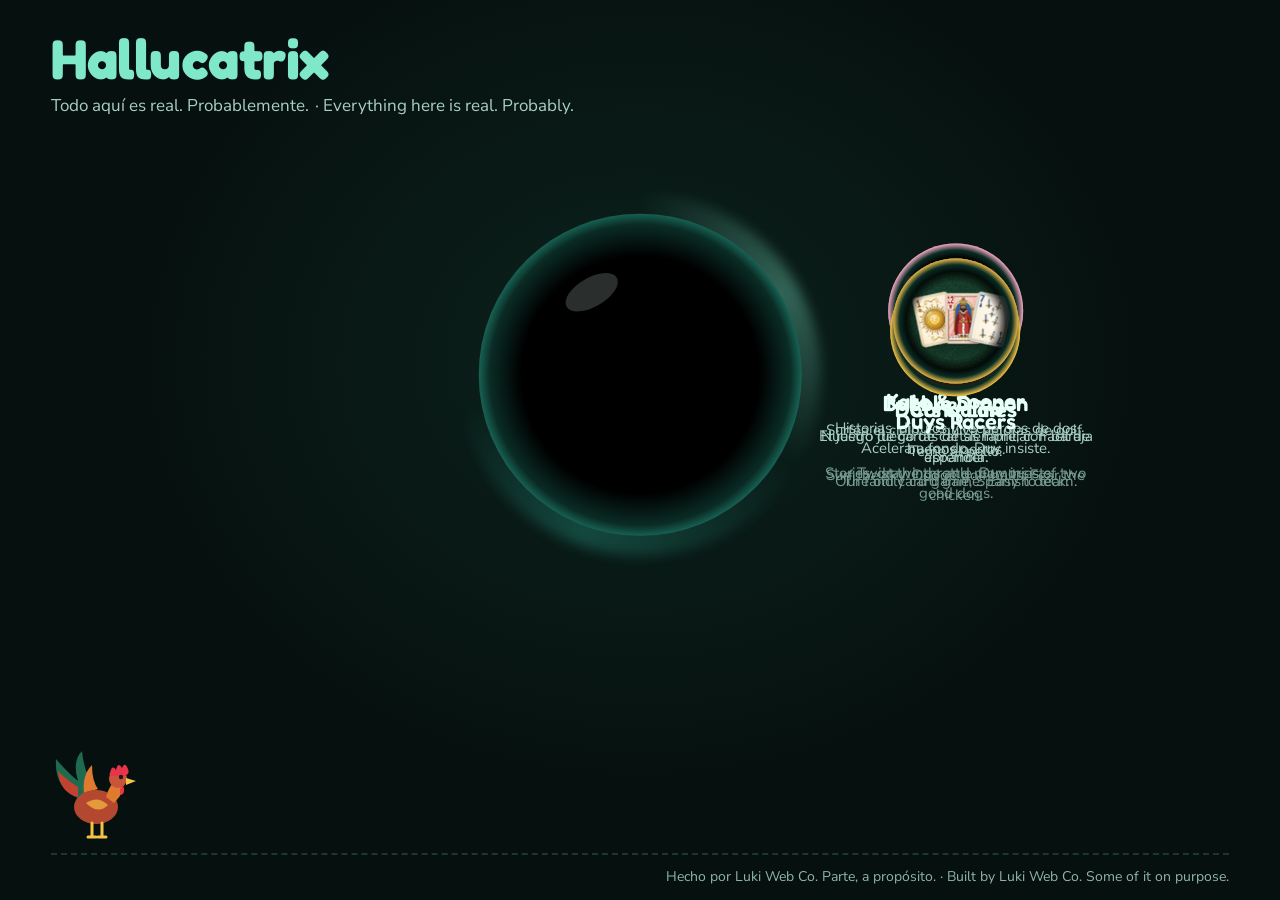
==== index.html @ 0bdcd86b "Publish hallucatrix-site fcc1403" ====
<!doctype html>
<html lang="es">
<head>
  <meta charset="utf-8">
  <meta name="viewport" content="width=device-width, initial-scale=1">
  <meta name="theme-color" content="#06100E">
  <title>Hallucatrix</title>
  <meta name="description" lang="es" content="Hallucatrix: proyectos divertidos de Luki Web Co. Todo aquí es real. Probablemente.">
  <meta name="description" lang="en" content="Hallucatrix: fun projects by Luki Web Co. Everything here is real. Probably.">
  <link rel="icon" href="favicon.svg" type="image/svg+xml">
  <link rel="stylesheet" href="css/hub.css">
  <script defer src="js/hub.js"></script>
</head>
<body>
  <div id="page">
    <header class="hx-header">
      <div class="hx-brand">
        <div id="titleHome" class="hx-title-home">
          <h1><button type="button" id="title" class="hx-title">Hallucatrix</button></h1>
        </div>
        <p id="tagline" class="hx-tagline">
          <span>Todo aquí es real. Probablemente.</span>
          <span lang="en">Everything here is real. Probably.</span>
        </p>
      </div>
    </header>

    <main class="hx-main">
      <div class="hx-stage">
        <div class="hx-entrance" id="hole" aria-hidden="true">
          <div class="hx-swirl"></div>
          <div class="hx-hole"></div>
          <div class="hx-shine"></div>
        </div>
        <div id="wells" class="hx-wells" aria-label="Proyectos / Projects"></div>
      </div>
    </main>

    <div class="hx-yard" id="yard" aria-hidden="true">
      <svg class="hx-poop" id="poop" viewBox="0 0 26 22">
        <path d="M3 21 q-3 -5 3 -6 q-2 -5 4 -6 q0 -6 5 -8 q1 4 3 5 q5 1 3 5 q5 1 4 5 q2 4 -3 5z" fill="#F4F4EF"></path>
        <path d="M8 13 q3 2 7 0 M6 18 q6 2 13 0" stroke="#C9CCC4" stroke-width="1.5" fill="none" stroke-linecap="round"></path>
      </svg>
      <div class="hx-rooster" id="rooster">
        <div class="hx-rooster-face" id="roosterFace">
          <svg viewBox="0 0 96 96" width="96" height="96">
            <path d="M30 52 q-26 -10 -24 -40 q12 14 22 22 q-6 -20 4 -30 q2 22 12 34z" fill="#1F6B4F"></path>
            <path d="M28 50 q-18 -4 -20 -26 q10 10 20 16z" fill="#C2412F"></path>
            <path d="M34 46 q-2 -18 8 -28 q0 16 6 24z" fill="#E07A2E"></path>
            <ellipse cx="46" cy="60" rx="22" ry="17" fill="#B4472F"></ellipse>
            <path d="M36 56 q12 -8 22 2 q-10 10 -22 -2z" fill="#E59A3A"></path>
            <g class="hx-head">
              <path d="M56 50 q4 -14 12 -18 l6 10 q-4 8 -10 14z" fill="#E07A2E"></path>
              <circle cx="68" cy="32" r="9" fill="#C9543A"></circle>
              <path d="M60 26 q2 -9 6 -3 q2 -9 6 -2 q3 -7 6 1 q2 5 -3 7 h-13 q-4 -1 -2 -3z" fill="#E8344A"></path>
              <path d="M76 31 l10 3 l-10 4z" fill="#F6C445"></path>
              <circle cx="71" cy="30" r="2.2" fill="#13201C"></circle>
              <path d="M73 38 q3 8 -2 10 q-3 -5 2 -10z" fill="#E8344A"></path>
            </g>
            <path class="hx-leg hx-leg-a" d="M42 76 v14 M38 90 h8" stroke="#F6C445" stroke-width="3" stroke-linecap="round" fill="none"></path>
            <path class="hx-leg hx-leg-b" d="M52 76 v14 M48 90 h8" stroke="#F6C445" stroke-width="3" stroke-linecap="round" fill="none"></path>
          </svg>
        </div>
      </div>
    </div>

    <footer class="hx-footer">
      <span>Hecho por Luki Web Co. Parte, a propósito.</span>
      <span lang="en">Built by Luki Web Co. Some of it on purpose.</span>
    </footer>

    <div id="overlay" class="hx-overlay" hidden>
      <p class="hx-overlay-title">
        <span id="overlayTextEs"></span>
        <span lang="en" id="overlayTextEn"></span>
      </p>
      <p class="hx-overlay-subtitle">
        <span>Alivio. Luego, misterio.</span>
        <span lang="en">Relief. Then mystery.</span>
      </p>
      <button type="button" id="climbOut" class="hx-climb-out">
        <span>Volver a salir</span>
        <span lang="en">Climb back out</span>
      </button>
    </div>
  </div>
</body>
</html>
---- css/hub.css ----
@font-face {
  font-family: Fredoka;
  font-style: normal;
  font-weight: 500;
  font-display: swap;
  src: url("../fonts/fredoka-latin-500-normal.woff2") format("woff2");
}

@font-face {
  font-family: Fredoka;
  font-style: normal;
  font-weight: 600;
  font-display: swap;
  src: url("../fonts/fredoka-latin-600-normal.woff2") format("woff2");
}

@font-face {
  font-family: Fredoka;
  font-style: normal;
  font-weight: 700;
  font-display: swap;
  src: url("../fonts/fredoka-latin-700-normal.woff2") format("woff2");
}

@font-face {
  font-family: "Nunito Sans";
  font-style: normal;
  font-weight: 400;
  font-display: swap;
  src: url("../fonts/nunito-sans-latin-400-normal.woff2") format("woff2");
}

@font-face {
  font-family: "Nunito Sans";
  font-style: normal;
  font-weight: 600;
  font-display: swap;
  src: url("../fonts/nunito-sans-latin-600-normal.woff2") format("woff2");
}

@font-face {
  font-family: "Nunito Sans";
  font-style: normal;
  font-weight: 700;
  font-display: swap;
  src: url("../fonts/nunito-sans-latin-700-normal.woff2") format("woff2");
}

:root {
  color-scheme: dark;
  font-family: "Nunito Sans", system-ui, sans-serif;
  color: #e6fff7;
  background: #06100e;
}

* {
  box-sizing: border-box;
}

body {
  min-width: 320px;
  margin: 0;
  background: #06100e;
}

button,
a {
  -webkit-tap-highlight-color: transparent;
}

a {
  color: #7ee8c9;
}

a:hover {
  color: #b8f5e2;
}

#page {
  position: relative;
  display: flex;
  min-height: 100vh;
  min-height: 100svh;
  flex-direction: column;
  overflow-x: clip;
  background: radial-gradient(ellipse at 50% 40%, #0c221d 0%, #06100e 60%);
}

.hx-header {
  position: relative;
  z-index: 6;
  display: flex;
  flex-wrap: wrap;
  align-items: baseline;
  justify-content: space-between;
  gap: 12px;
  padding: 28px clamp(16px, 4vw, 56px) 0;
}

.hx-brand {
  display: flex;
  flex-direction: column;
  gap: 4px;
}

.hx-title-home {
  display: inline-block;
  align-self: flex-start;
}

.hx-header h1 {
  margin: 0;
}

.hx-title {
  display: inline-block;
  min-height: 48px;
  margin: 0;
  padding: 0;
  border: 0;
  background: none;
  color: #7ee8c9;
  cursor: pointer;
  font-family: Fredoka, sans-serif;
  font-size: clamp(36px, 5vw, 56px);
  font-weight: 700;
  letter-spacing: -0.5px;
  line-height: 1.1;
  white-space: nowrap;
  transition: text-shadow 0.6s;
}

.hx-title:focus-visible {
  border-radius: 6px;
  outline: 2px solid #e6fff7;
  outline-offset: 4px;
}

.hx-title.hx-settled {
  text-shadow: 0 0 24px rgb(126 232 201 / 70%);
}

.hx-tagline {
  display: flex;
  flex-wrap: wrap;
  gap: 0 0.35em;
  margin: 0;
  color: #a9cfc4;
  font-size: 17px;
  transition: opacity 0.5s;
}

.hx-tagline-hidden {
  opacity: 0;
}

.hx-tagline [lang="en"]::before,
.hx-footer [lang="en"]::before {
  content: "· ";
}

.hx-main {
  display: flex;
  flex-grow: 1;
  align-items: center;
  padding: 16px clamp(16px, 4vw, 56px) 48px;
}

.hx-stage {
  position: relative;
  width: min(100%, 1100px, calc((100vh - 390px) * 1.375));
  min-width: 520px;
  aspect-ratio: 11 / 8;
  margin: 0 auto;
}

.hx-entrance {
  position: absolute;
  top: 46%;
  left: 50%;
  width: 46%;
  aspect-ratio: 1;
  translate: -50% -50%;
  animation: hx-breathe 6s ease-in-out infinite;
}

.hx-swirl {
  position: absolute;
  inset: -6%;
  border-radius: 50%;
  background: conic-gradient(
    from 0deg,
    rgb(126 232 201 / 0%) 0deg,
    rgb(126 232 201 / 35%) 60deg,
    rgb(126 232 201 / 0%) 120deg,
    rgb(43 179 154 / 30%) 200deg,
    rgb(126 232 201 / 0%) 260deg
  );
  animation: hx-spin 18s linear infinite;
  filter: blur(6px);
}

.hx-hole {
  position: absolute;
  inset: 0;
  border-radius: 50%;
  background: radial-gradient(
    circle,
    #000 0%,
    #000 52%,
    #0a2c25 66%,
    #2bb39a 78%,
    #7ee8c9 82%,
    rgb(126 232 201 / 0%) 88%
  );
}

.hx-shine {
  position: absolute;
  top: 20%;
  left: 26%;
  width: 18%;
  height: 9%;
  border-radius: 50%;
  background: rgb(230 255 247 / 18%);
  rotate: -30deg;
}

.hx-well {
  position: absolute;
  top: 0;
  left: 0;
  display: flex;
  flex-direction: column;
  align-items: center;
  gap: 12px;
  color: #e6fff7;
  offset-path: ellipse(45% 44% at 50% 46%);
  offset-anchor: 50% 50%;
  offset-rotate: 0deg;
  text-decoration: none;
  animation: hx-orbit 60s linear infinite;
}

.hx-well:nth-child(1) {
  animation-delay: 0s;
}

.hx-well:nth-child(2) {
  animation-delay: -12s;
}

.hx-well:nth-child(3) {
  animation-delay: -24s;
}

.hx-well:nth-child(4) {
  animation-delay: -36s;
}

.hx-well:nth-child(5) {
  animation-delay: -48s;
}

.hx-phase {
  display: flex;
  flex-direction: column;
  align-items: center;
  gap: 12px;
  animation: hx-phase 9s ease-in-out infinite;
  transition: transform 0.4s;
}

.hx-well:nth-child(1) .hx-phase {
  animation-duration: 9s;
  animation-delay: 0s;
}

.hx-well:nth-child(2) .hx-phase {
  animation-duration: 11.5s;
  animation-delay: -4s;
}

.hx-well:nth-child(3) .hx-phase {
  animation-duration: 7.5s;
  animation-delay: -2.5s;
}

.hx-well:nth-child(4) .hx-phase {
  animation-duration: 13s;
  animation-delay: -7s;
}

.hx-well:nth-child(5) .hx-phase {
  animation-duration: 10s;
  animation-delay: -5.5s;
}

.hx-well:hover,
.hx-well:focus-visible {
  z-index: 2;
  animation-play-state: paused;
}

.hx-well:hover .hx-phase,
.hx-well:focus-visible .hx-phase {
  opacity: 1 !important;
  filter: none !important;
  transform: scale(1.1) !important;
  animation-play-state: paused;
}

.hx-well:focus-visible {
  border-radius: 8px;
  outline: 2px solid #e6fff7;
  outline-offset: 5px;
}

.hx-orb {
  position: relative;
  width: 130px;
  height: 130px;
  flex: 0 0 auto;
  border-radius: 50%;
  background: radial-gradient(circle, #000 0%, #000 48%, #0a2c25 64%, var(--tint) 80%, rgb(0 0 0 / 0%) 90%);
  transition: box-shadow 0.3s;
}

.hx-well:nth-child(1) .hx-orb {
  width: 130px;
  height: 130px;
}

.hx-well:nth-child(2) .hx-orb {
  width: 135px;
  height: 135px;
}

.hx-well:nth-child(3) .hx-orb {
  width: 130px;
  height: 130px;
}

.hx-well:nth-child(4) .hx-orb,
.hx-well:nth-child(5) .hx-orb {
  width: 125px;
  height: 125px;
}

.hx-well:nth-child(1) .hx-orb {
  --tint: #e2a33a;
}

.hx-well:nth-child(2) .hx-orb {
  --tint: #f4a7c0;
}

.hx-well:nth-child(3) .hx-orb {
  --tint: #f6c445;
}

.hx-well:nth-child(4) .hx-orb {
  --tint: #ff8a5b;
}

.hx-well:nth-child(5) .hx-orb {
  --tint: #e2b544;
}

.hx-well:hover .hx-orb {
  box-shadow: 0 0 40px 4px var(--tint);
}

.hx-well:focus-visible .hx-orb {
  box-shadow: 0 0 0 3px #e6fff7;
}

.hx-orb-img {
  position: absolute;
  top: 6%;
  left: 6%;
  width: 88%;
  height: 88%;
  border-radius: 50%;
  object-fit: cover;
}

.hx-orb-ring {
  position: absolute;
  inset: 0;
  border-radius: 50%;
  background: radial-gradient(
    circle closest-side,
    rgb(0 0 0 / 0%) 0%,
    rgb(0 0 0 / 0%) 62%,
    rgb(0 0 0 / 80%) 80%,
    #0a2c25 90%,
    var(--tint) 100%
  );
}

.hx-text {
  display: flex;
  width: min(290px, 36vw);
  flex-direction: column;
  align-items: center;
  gap: 4px;
  text-align: center;
}

.hx-name {
  color: #e6fff7;
  font-family: Fredoka, sans-serif;
  font-size: 22px;
  font-weight: 600;
  line-height: 1.2;
}

.hx-line-es,
.hx-line-en {
  font-size: 15px;
  line-height: 1.35;
}

.hx-line-es {
  color: #a9cfc4;
}

.hx-line-en {
  color: #789c92;
}

.hx-yard {
  position: relative;
  height: 150px;
  margin: 0 clamp(16px, 4vw, 56px);
  border-bottom: 2px dashed rgb(126 232 201 / 18%);
  cursor: crosshair;
  touch-action: pan-y;
}

.hx-rooster {
  position: absolute;
  bottom: 4px;
  left: 4%;
  width: 96px;
  margin-left: -48px;
  pointer-events: none;
  animation: hx-roam 38s ease-in-out infinite;
}

.hx-rooster-face {
  animation: hx-face 38s step-end infinite;
}

.hx-rooster-face.hx-facing-left {
  transform: scaleX(-1);
}

.hx-rooster svg {
  transform-origin: 50% 100%;
  animation: hx-strut 0.7s ease-in-out infinite;
}

.hx-head {
  transform-box: fill-box;
  transform-origin: 20% 90%;
  animation: hx-peck 3.4s ease-in-out infinite;
}

.hx-leg {
  transform-box: fill-box;
  transform-origin: 50% 0;
  animation: hx-step 0.7s ease-in-out infinite;
}

.hx-leg-b {
  animation-delay: -0.35s;
}

.hx-rooster.hx-chasing {
  animation: none;
}

.hx-rooster.hx-chasing .hx-rooster-face,
.hx-rooster.hx-chasing .hx-head {
  animation: none;
}

.hx-rooster.hx-chasing svg {
  animation-duration: 0.32s;
}

.hx-rooster.hx-chasing .hx-leg {
  animation-duration: 0.32s;
}

.hx-rooster.hx-chasing .hx-leg-b {
  animation-delay: -0.16s;
}

.hx-rooster.hx-still .hx-leg,
.hx-rooster.hx-dead .hx-leg,
.hx-rooster.hx-still svg {
  animation: none;
}

.hx-rooster.hx-dead svg {
  transform: rotate(180deg) translateY(-14px);
  animation: none;
}

.hx-poop {
  position: absolute;
  bottom: 4px;
  left: 4%;
  display: none;
  width: 26px;
  height: 22px;
  margin-left: -13px;
  pointer-events: none;
  transform-origin: 50% 100%;
}

.hx-poop.hx-visible {
  display: block;
  animation: hx-plop 0.4s ease-out both;
}

.hx-footer {
  position: relative;
  z-index: 1;
  padding: 12px clamp(16px, 4vw, 56px) 14px;
  color: #8fb5aa;
  font-size: 14px;
  text-align: right;
  pointer-events: none;
}

.hx-overlay[hidden] {
  display: none;
}

.hx-overlay {
  position: fixed;
  z-index: 10;
  inset: 0;
  display: flex;
  flex-direction: column;
  align-items: center;
  justify-content: center;
  gap: 20px;
  padding: 24px 16px;
  background: #000;
  text-align: center;
  animation: hx-fade 0.9s ease-out both;
}

.hx-overlay-title {
  display: flex;
  flex-direction: column;
  margin: 0;
  color: #7ee8c9;
  font-family: Fredoka, sans-serif;
  font-size: clamp(26px, 4vw, 40px);
  font-weight: 600;
}

.hx-overlay-subtitle {
  display: flex;
  flex-direction: column;
  gap: 3px;
  margin: 0;
  color: #a9cfc4;
  font-size: 16px;
}

.hx-climb-out {
  display: flex;
  min-height: 48px;
  align-items: center;
  justify-content: center;
  gap: 0.4em;
  padding: 8px 22px;
  border: 1px solid #2bb39a;
  border-radius: 999px;
  background: transparent;
  color: #e6fff7;
  cursor: pointer;
  font: 600 15px "Nunito Sans", sans-serif;
}

.hx-climb-out:hover,
.hx-climb-out:focus-visible {
  background: #0a2c25;
}

.hx-climb-out:focus-visible {
  outline: 2px solid #e6fff7;
  outline-offset: 3px;
}

@keyframes hx-spin {
  from {
    transform: rotate(0deg);
  }
  to {
    transform: rotate(360deg);
  }
}

@keyframes hx-breathe {
  0%,
  100% {
    transform: scale(1);
  }
  50% {
    transform: scale(1.035);
  }
}

@keyframes hx-orbit {
  from {
    offset-distance: 0%;
  }
  to {
    offset-distance: 100%;
  }
}

@keyframes hx-phase {
  0% {
    opacity: 1;
    filter: blur(0);
    transform: scale(1) skewX(0deg);
  }
  22% {
    opacity: 0.85;
    filter: blur(1px);
    transform: scale(1.04) skewX(-4deg);
  }
  38% {
    opacity: 0.12;
    filter: blur(7px);
    transform: scale(0.8) skewX(10deg);
  }
  46% {
    opacity: 0.05;
    filter: blur(10px) hue-rotate(60deg);
    transform: scale(0.7) skewX(-8deg);
  }
  58% {
    opacity: 0.6;
    filter: blur(3px);
    transform: scale(1.1) skewX(3deg);
  }
  66% {
    opacity: 0.3;
    filter: blur(5px);
    transform: scale(0.95) skewX(-2deg);
  }
  80%,
  100% {
    opacity: 1;
    filter: blur(0);
    transform: scale(1) skewX(0deg);
  }
}

@keyframes hx-roam {
  0% {
    left: 4%;
  }
  18%,
  26% {
    left: 28%;
  }
  40%,
  48% {
    left: 16%;
  }
  66%,
  74% {
    left: 62%;
  }
  90% {
    left: 44%;
  }
  100% {
    left: 4%;
  }
}

@keyframes hx-face {
  0%,
  25.9% {
    transform: scaleX(1);
  }
  26%,
  47.9% {
    transform: scaleX(-1);
  }
  48%,
  73.9% {
    transform: scaleX(1);
  }
  74%,
  100% {
    transform: scaleX(-1);
  }
}

@keyframes hx-strut {
  0%,
  100% {
    transform: translateY(0) rotate(0deg);
  }
  25% {
    transform: translateY(-3px) rotate(-2deg);
  }
  75% {
    transform: translateY(-3px) rotate(2deg);
  }
}

@keyframes hx-peck {
  0%,
  60%,
  100% {
    transform: rotate(0deg);
  }
  70% {
    transform: rotate(28deg);
  }
  80% {
    transform: rotate(4deg);
  }
  90% {
    transform: rotate(26deg);
  }
}

@keyframes hx-step {
  0%,
  100% {
    transform: rotate(-20deg);
  }
  50% {
    transform: rotate(20deg);
  }
}

@keyframes hx-plop {
  0% {
    transform: scale(0) translateY(-20px);
  }
  60% {
    transform: scale(1.3);
  }
  100% {
    transform: scale(1);
  }
}

@keyframes hx-fade {
  from {
    opacity: 0;
  }
  to {
    opacity: 1;
  }
}

@media (max-width: 760px) {
  .hx-header {
    padding-top: 18px;
  }

  .hx-title {
    font-size: clamp(36px, 11vw, 48px);
  }

  .hx-main {
    padding: 20px 16px 30px;
  }

  .hx-stage {
    display: flex;
    width: 100%;
    min-width: 0;
    flex-direction: column;
    align-items: center;
    gap: 22px;
    padding-bottom: 0;
    aspect-ratio: auto;
  }

  .hx-entrance {
    position: relative;
    top: auto;
    left: auto;
    width: 70%;
    max-width: 260px;
    flex: 0 0 auto;
    translate: none;
  }

  .hx-wells {
    display: flex;
    width: 100%;
    flex-direction: column;
    align-items: center;
    gap: 10px;
  }

  .hx-well {
    position: relative;
    width: 100%;
    max-width: 390px;
    min-height: 76px;
    flex-direction: row;
    offset-path: none;
    animation: none;
  }

  .hx-phase {
    width: 100%;
    flex-direction: row;
    gap: 14px;
  }

  .hx-wells .hx-well:nth-child(n) .hx-orb {
    width: 72px;
    height: 72px;
    flex-shrink: 0;
  }

  .hx-text {
    width: auto;
    max-width: none;
    flex: 1;
    align-items: flex-start;
    text-align: left;
  }

  .hx-name {
    font-size: 20px;
  }

  .hx-line-es,
  .hx-line-en {
    font-size: 14px;
  }

  .hx-yard {
    height: 118px;
    margin: 0 16px;
  }

  .hx-rooster svg {
    width: 80px;
    height: 80px;
  }

  .hx-footer {
    padding-top: 10px;
    text-align: center;
  }

  .hx-climb-out {
    flex-direction: column;
    gap: 0;
  }
}

@media (prefers-reduced-motion: reduce) {
  *,
  *::before,
  *::after {
    scroll-behavior: auto !important;
    animation: none !important;
    transition: none !important;
  }
}
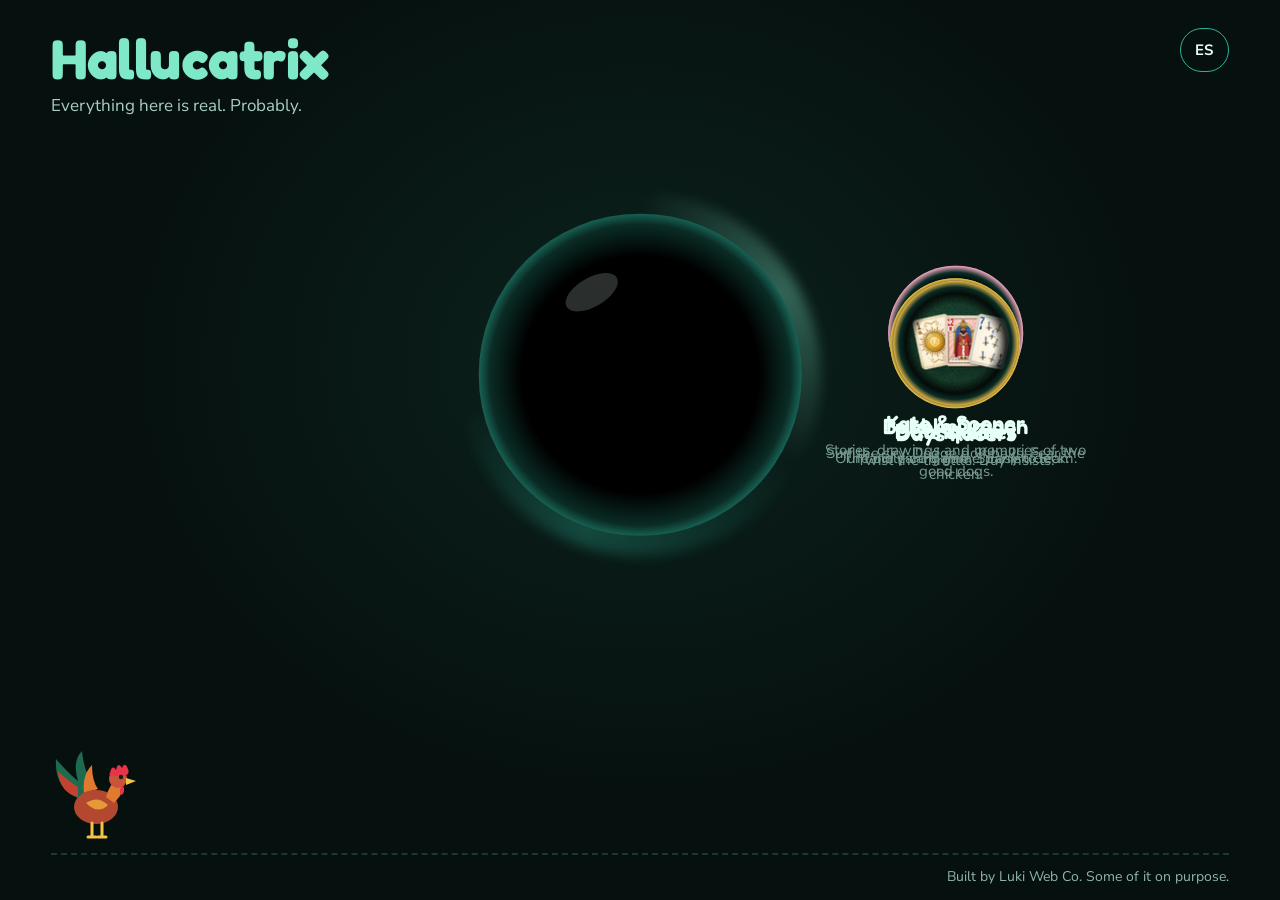
==== commit e416def5: "Publish hallucatrix-site 440337e" ====
--- a/index.html
+++ b/index.html
@@ -1,5 +1,5 @@
 <!doctype html>
-<html lang="es">
+<html lang="es" translate="no">
 <head>
   <meta charset="utf-8">
   <meta name="viewport" content="width=device-width, initial-scale=1">
@@ -9,6 +9,7 @@
   <meta name="description" lang="en" content="Hallucatrix: fun projects by Luki Web Co. Everything here is real. Probably.">
   <link rel="icon" href="favicon.svg" type="image/svg+xml">
   <link rel="stylesheet" href="css/hub.css">
+  <script src="js/lang.js"></script>
   <script defer src="js/hub.js"></script>
 </head>
 <body>
@@ -19,10 +20,11 @@
           <h1><button type="button" id="title" class="hx-title">Hallucatrix</button></h1>
         </div>
         <p id="tagline" class="hx-tagline">
-          <span>Todo aquí es real. Probablemente.</span>
+          <span lang="es">Todo aquí es real. Probablemente.</span>
           <span lang="en">Everything here is real. Probably.</span>
         </p>
       </div>
+      <button type="button" id="langToggle" class="hx-lang" aria-label="Switch to English">EN</button>
     </header>
 
     <main class="hx-main">
@@ -32,7 +34,7 @@
           <div class="hx-hole"></div>
           <div class="hx-shine"></div>
         </div>
-        <div id="wells" class="hx-wells" aria-label="Proyectos / Projects"></div>
+        <div id="wells" class="hx-wells" aria-label="Proyectos"></div>
       </div>
     </main>
 
@@ -65,21 +67,21 @@
     </div>
 
     <footer class="hx-footer">
-      <span>Hecho por Luki Web Co. Parte, a propósito.</span>
+      <span lang="es">Hecho por Luki Web Co. Parte de esto, a propósito.</span>
       <span lang="en">Built by Luki Web Co. Some of it on purpose.</span>
     </footer>
 
     <div id="overlay" class="hx-overlay" hidden>
       <p class="hx-overlay-title">
-        <span id="overlayTextEs"></span>
+        <span lang="es" id="overlayTextEs"></span>
         <span lang="en" id="overlayTextEn"></span>
       </p>
       <p class="hx-overlay-subtitle">
-        <span>Alivio. Luego, misterio.</span>
+        <span lang="es">Alivio. Luego, misterio.</span>
         <span lang="en">Relief. Then mystery.</span>
       </p>
       <button type="button" id="climbOut" class="hx-climb-out">
-        <span>Volver a salir</span>
+        <span lang="es">Volver a salir</span>
         <span lang="en">Climb back out</span>
       </button>
     </div>
--- a/css/hub.css
+++ b/css/hub.css
@@ -90,7 +90,7 @@
   position: relative;
   z-index: 6;
   display: flex;
-  flex-wrap: wrap;
+  flex-wrap: nowrap;
   align-items: baseline;
   justify-content: space-between;
   gap: 12px;
@@ -99,6 +99,7 @@
 
 .hx-brand {
   display: flex;
+  min-width: 0;
   flex-direction: column;
   gap: 4px;
 }
@@ -154,9 +155,33 @@
   opacity: 0;
 }
 
-.hx-tagline [lang="en"]::before,
-.hx-footer [lang="en"]::before {
-  content: "· ";
+/* One language at a time: <html lang> (set by js/lang.js, switched by the toggle) hides the other one. */
+html[lang="es"] body [lang="en"],
+html[lang="en"] body [lang="es"] {
+  display: none !important;
+}
+
+.hx-lang {
+  min-width: 48px;
+  min-height: 44px;
+  padding: 0 14px;
+  border: 1px solid #2bb39a;
+  border-radius: 999px;
+  background: transparent;
+  color: #e6fff7;
+  cursor: pointer;
+  font: 700 15px "Nunito Sans", system-ui, sans-serif;
+  letter-spacing: 0.5px;
+  align-self: flex-start;
+}
+
+.hx-lang:hover {
+  background: rgb(43 179 154 / 18%);
+}
+
+.hx-lang:focus-visible {
+  outline: 2px solid #e6fff7;
+  outline-offset: 3px;
 }
 
 .hx-main {
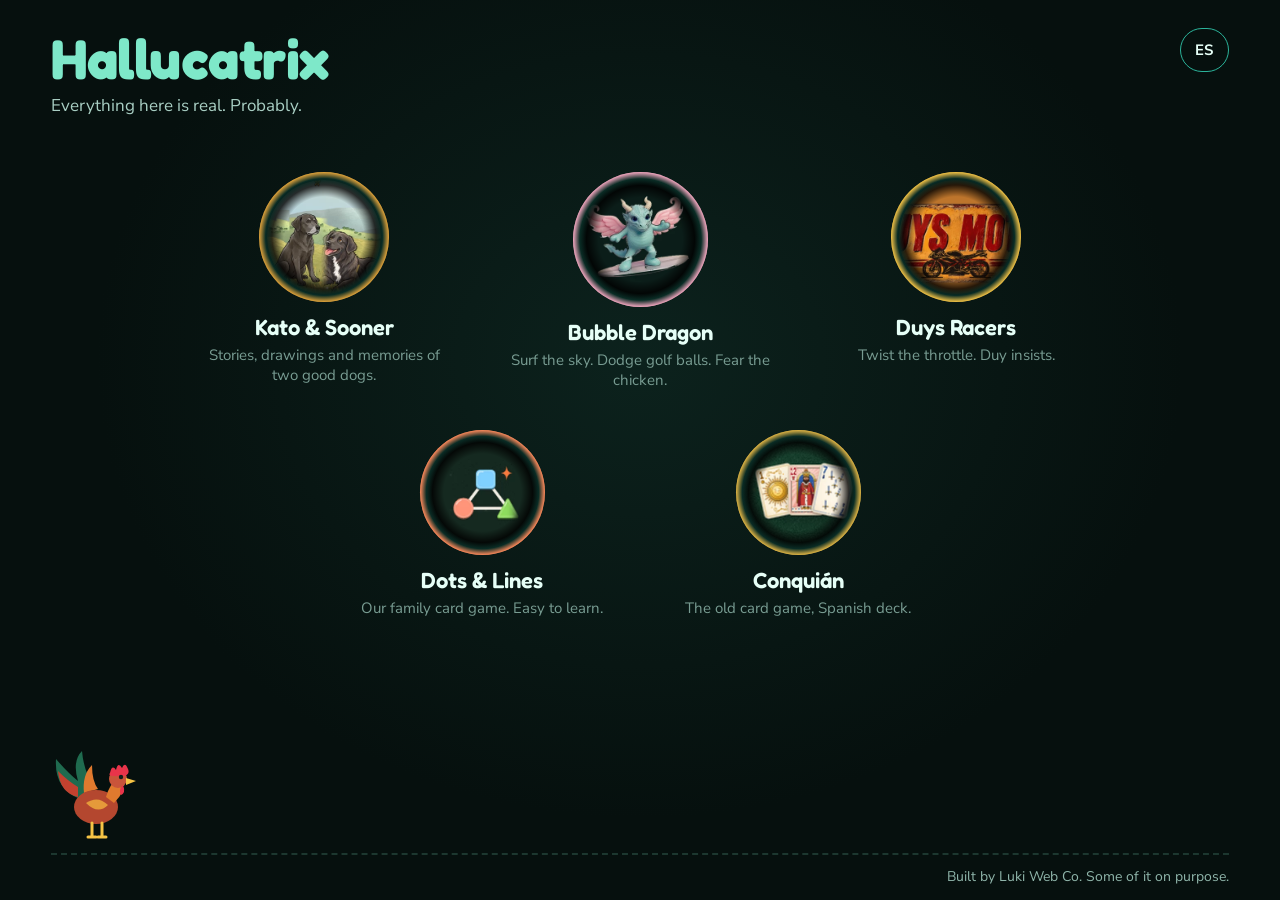
==== commit 8976a764: "Publish hallucatrix-site 4f56df4" ====
--- a/index.html
+++ b/index.html
@@ -29,11 +29,6 @@
 
     <main class="hx-main">
       <div class="hx-stage">
-        <div class="hx-entrance" id="hole" aria-hidden="true">
-          <div class="hx-swirl"></div>
-          <div class="hx-hole"></div>
-          <div class="hx-shine"></div>
-        </div>
         <div id="wells" class="hx-wells" aria-label="Proyectos"></div>
       </div>
     </main>
--- a/css/hub.css
+++ b/css/hub.css
@@ -192,99 +192,26 @@
 }
 
 .hx-stage {
+  width: min(100%, 1000px);
+  margin: 0 auto;
+}
+
+.hx-wells {
+  display: flex;
+  flex-wrap: wrap;
+  justify-content: center;
+  gap: 40px 56px;
+}
+
+.hx-well {
   position: relative;
-  width: min(100%, 1100px, calc((100vh - 390px) * 1.375));
-  min-width: 520px;
-  aspect-ratio: 11 / 8;
-  margin: 0 auto;
-}
-
-.hx-entrance {
-  position: absolute;
-  top: 46%;
-  left: 50%;
-  width: 46%;
-  aspect-ratio: 1;
-  translate: -50% -50%;
-  animation: hx-breathe 6s ease-in-out infinite;
-}
-
-.hx-swirl {
-  position: absolute;
-  inset: -6%;
-  border-radius: 50%;
-  background: conic-gradient(
-    from 0deg,
-    rgb(126 232 201 / 0%) 0deg,
-    rgb(126 232 201 / 35%) 60deg,
-    rgb(126 232 201 / 0%) 120deg,
-    rgb(43 179 154 / 30%) 200deg,
-    rgb(126 232 201 / 0%) 260deg
-  );
-  animation: hx-spin 18s linear infinite;
-  filter: blur(6px);
-}
-
-.hx-hole {
-  position: absolute;
-  inset: 0;
-  border-radius: 50%;
-  background: radial-gradient(
-    circle,
-    #000 0%,
-    #000 52%,
-    #0a2c25 66%,
-    #2bb39a 78%,
-    #7ee8c9 82%,
-    rgb(126 232 201 / 0%) 88%
-  );
-}
-
-.hx-shine {
-  position: absolute;
-  top: 20%;
-  left: 26%;
-  width: 18%;
-  height: 9%;
-  border-radius: 50%;
-  background: rgb(230 255 247 / 18%);
-  rotate: -30deg;
-}
-
-.hx-well {
-  position: absolute;
-  top: 0;
-  left: 0;
-  display: flex;
+  display: flex;
+  width: 260px;
   flex-direction: column;
   align-items: center;
   gap: 12px;
   color: #e6fff7;
-  offset-path: ellipse(45% 44% at 50% 46%);
-  offset-anchor: 50% 50%;
-  offset-rotate: 0deg;
   text-decoration: none;
-  animation: hx-orbit 60s linear infinite;
-}
-
-.hx-well:nth-child(1) {
-  animation-delay: 0s;
-}
-
-.hx-well:nth-child(2) {
-  animation-delay: -12s;
-}
-
-.hx-well:nth-child(3) {
-  animation-delay: -24s;
-}
-
-.hx-well:nth-child(4) {
-  animation-delay: -36s;
-}
-
-.hx-well:nth-child(5) {
-  animation-delay: -48s;
 }
 
 .hx-phase {
@@ -426,7 +353,7 @@
 
 .hx-text {
   display: flex;
-  width: min(290px, 36vw);
+  width: 100%;
   flex-direction: column;
   align-items: center;
   gap: 4px;
@@ -530,7 +457,9 @@
   animation: none;
 }
 
+/* Flip around the middle (not the feet); after the turn, -14px moves it down to rest on its back on the line. */
 .hx-rooster.hx-dead svg {
+  transform-origin: 50% 50%;
   transform: rotate(180deg) translateY(-14px);
   animation: none;
 }
@@ -625,34 +554,6 @@
   outline-offset: 3px;
 }
 
-@keyframes hx-spin {
-  from {
-    transform: rotate(0deg);
-  }
-  to {
-    transform: rotate(360deg);
-  }
-}
-
-@keyframes hx-breathe {
-  0%,
-  100% {
-    transform: scale(1);
-  }
-  50% {
-    transform: scale(1.035);
-  }
-}
-
-@keyframes hx-orbit {
-  from {
-    offset-distance: 0%;
-  }
-  to {
-    offset-distance: 100%;
-  }
-}
-
 @keyframes hx-phase {
   0% {
     opacity: 1;
@@ -809,43 +710,19 @@
     padding: 20px 16px 30px;
   }
 
-  .hx-stage {
-    display: flex;
-    width: 100%;
-    min-width: 0;
-    flex-direction: column;
-    align-items: center;
-    gap: 22px;
-    padding-bottom: 0;
-    aspect-ratio: auto;
-  }
-
-  .hx-entrance {
-    position: relative;
-    top: auto;
-    left: auto;
-    width: 70%;
-    max-width: 260px;
-    flex: 0 0 auto;
-    translate: none;
-  }
-
   .hx-wells {
-    display: flex;
     width: 100%;
     flex-direction: column;
+    flex-wrap: nowrap;
     align-items: center;
     gap: 10px;
   }
 
   .hx-well {
-    position: relative;
     width: 100%;
     max-width: 390px;
     min-height: 76px;
     flex-direction: row;
-    offset-path: none;
-    animation: none;
   }
 
   .hx-phase {
